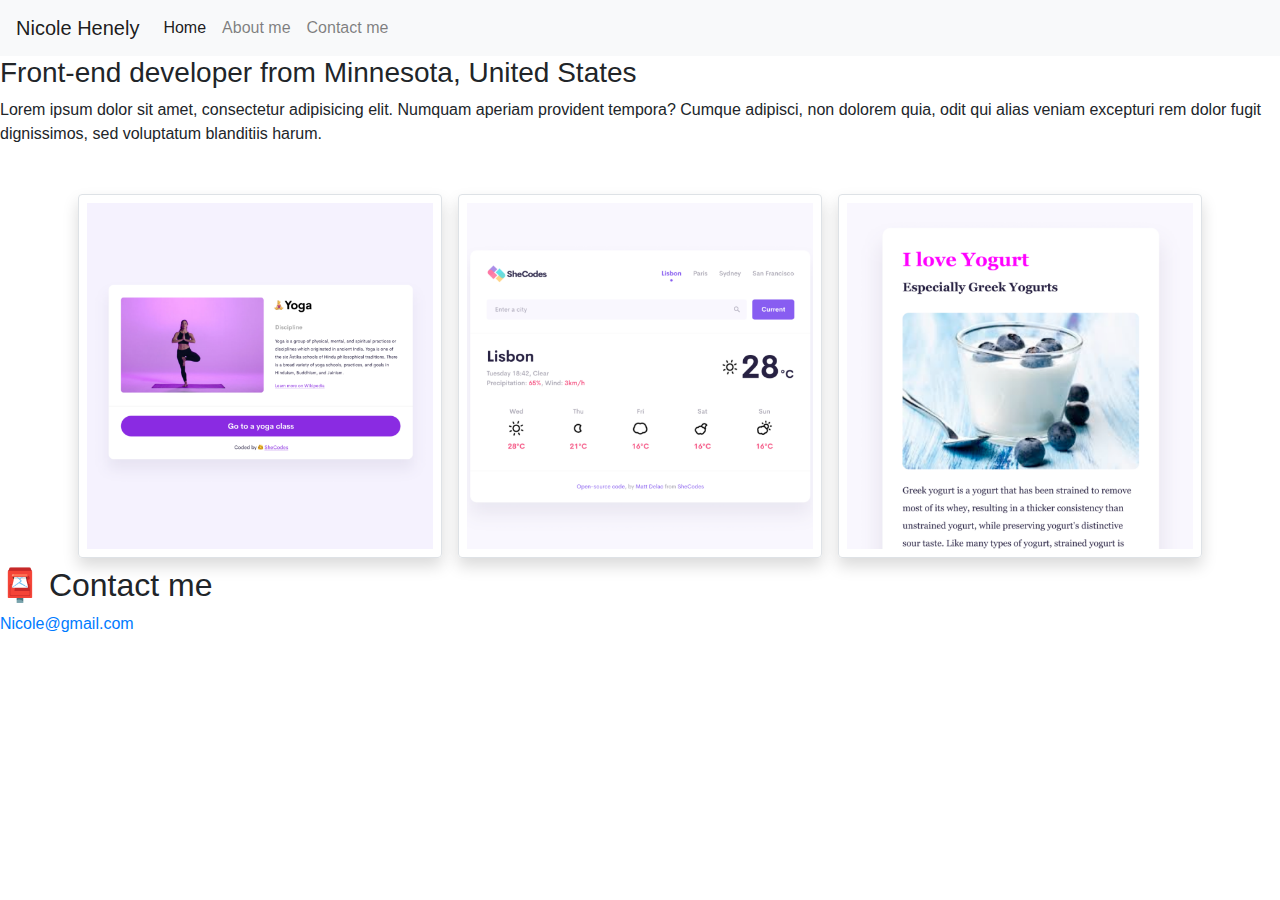
==== about.html @ acb5aebf "Added HTML and CSS" ====
<!DOCTYPE html>
<html lang="en">
  <head>
    <meta charset="UTF-8" />
    <meta http-equiv="X-UA-Compatible" content="IE=edge" />
    <meta name="viewport" content="width=device-width, initial-scale=1.0" />
    <link rel="stylesheet" href="style.css" />
    <link
      rel="stylesheet"
      href="https://cdn.jsdelivr.net/npm/bootstrap@4.3.1/dist/css/bootstrap.min.css"
      integrity="sha384-ggOyR0iXCbMQv3Xipma34MD+dH/1fQ784/j6cY/iJTQUOhcWr7x9JvoRxT2MZw1T"
      crossorigin="anonymous"
    />
    
    <title>About Nicole Henely | Front-end Developer</title>
  </head>
  <body>
    <nav class="navbar navbar-expand-lg fixed-top navbar-light bg-light">
      <a class="navbar-brand" href="#">Nicole Henely</a>
      <button
        class="navbar-toggler"
        type="button"
        data-toggle="collapse"
        data-target="#navbarSupportedContent"
        aria-controls="navbarSupportedContent"
        aria-expanded="false"
        aria-label="Toggle navigation"
      >
        <span class="navbar-toggler-icon"></span>
      </button>

      <div class="collapse navbar-collapse" id="navbarSupportedContent">
        <ul class="navbar-nav mr-auto">
          <li class="nav-item active">
            <a class="nav-link" href="index.html"
              >Home <span class="sr-only">(current)</span></a
            >
          </li>
          <li class="nav-item">
            <a class="nav-link" href="about.html" title="about">About me</a>
          </li>
          <li class="nav-item">
            <a class="nav-link" href="about.html#contact" title="contact">Contact me</a>
          </li>
        </ul>
      </div>
    </nav>
    <h1>About me</h1>
    <h3>Front-end developer from Minnesota, United States</h3>
    <div class="about-paragraphs">
      <p>
        Lorem ipsum dolor sit amet, consectetur adipisicing elit. Numquam
        aperiam provident tempora? Cumque adipisci, non dolorem quia, odit qui
        alias veniam excepturi rem dolor fugit dignissimos, sed voluptatum
        blanditiis harum.
      </p>
    </div>
  </br>
    <div class="container d-flex">
   <div class="row">
            <div class="col-sm m-2 p-2 border rounded shadow"><img src="images/yoga.png" class="img-fluid" alt="image of woman doing yoga"></div>
            <div class="col-sm m-2 p-2 border rounded shadow"><img src="images/weather.png" class="img-fluid" alt="image of weather app"></div>
            <div class="col-sm m-2 p-2 border rounded shadow"><img src="images/yogurt.png" class="img-fluid" alt="image of yogurt"></div>
      </div>
    </div>
    <div id="contact">
      <h2 class="contact-h2">📮 Contact me</h2>
      <a href="mailto:[email]" class="email-link"> Nicole@gmail.com </a>
    </div>
    <script
      src="https://code.jquery.com/jquery-3.3.1.slim.min.js"
      integrity="sha384-q8i/X+965DzO0rT7abK41JStQIAqVgRVzpbzo5smXKp4YfRvH+8abtTE1Pi6jizo"
      crossorigin="anonymous"
    ></script>
    <script
      src="https://cdn.jsdelivr.net/npm/popper.js@1.14.7/dist/umd/popper.min.js"
      integrity="sha384-UO2eT0CpHqdSJQ6hJty5KVphtPhzWj9WO1clHTMGa3JDZwrnQq4sF86dIHNDz0W1"
      crossorigin="anonymous"
    ></script>
    <script
      src="https://cdn.jsdelivr.net/npm/bootstrap@4.3.1/dist/js/bootstrap.min.js"
      integrity="sha384-JjSmVgyd0p3pXB1rRibZUAYoIIy6OrQ6VrjIEaFf/nJGzIxFDsf4x0xIM+B07jRM"
      crossorigin="anonymous"
    ></script>
  </body>
</html>
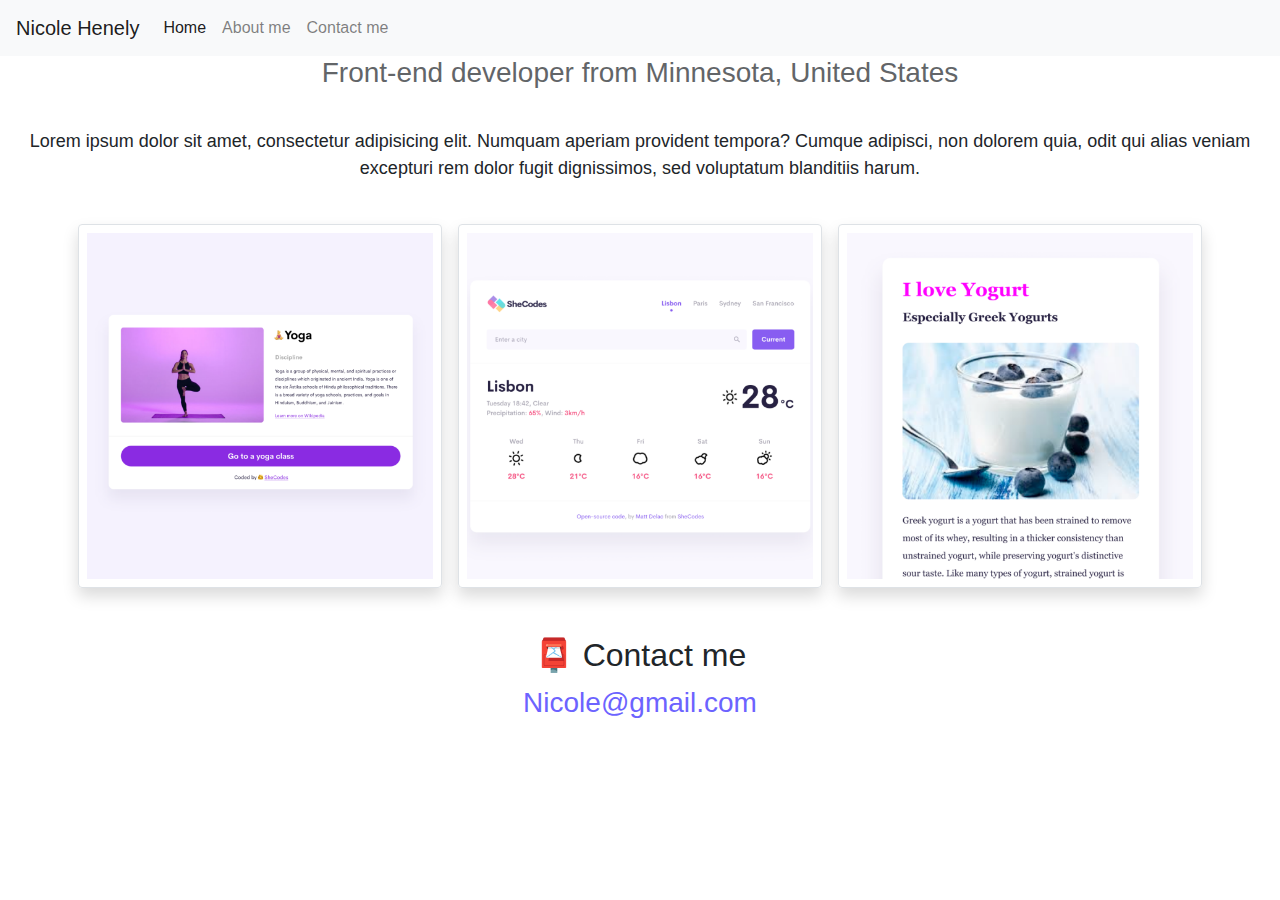
==== commit 6a0060cc: "Updated HTML" ====
--- a/about.html
+++ b/about.html
@@ -4,7 +4,7 @@
     <meta charset="UTF-8" />
     <meta http-equiv="X-UA-Compatible" content="IE=edge" />
     <meta name="viewport" content="width=device-width, initial-scale=1.0" />
-    <link rel="stylesheet" href="style.css" />
+    <link rel="stylesheet" href="src/style.css" />
     <link
       rel="stylesheet"
       href="https://cdn.jsdelivr.net/npm/bootstrap@4.3.1/dist/css/bootstrap.min.css"
--- a/src/style.css
+++ b/src/style.css
@@ -0,0 +1,106 @@
+:root {
+  --primary-color: #6c63ff;
+  --secondary-color: #f5f2fe;
+  --box-shadow: 0 5px 10px rgba(0, 0, 0, 0.3);
+}
+body {
+  margin: 80px auto;
+  max-width: 800;
+}
+
+h1,
+.greeting,
+h3 {
+  text-align: center;
+  margin: 0;
+}
+
+.contact-h2 {
+  text-align: center;
+  margin-top: 40px;
+}
+h1 {
+  font-size: 96px;
+}
+
+h2 {
+  font-size: 48px;
+}
+
+h3 {
+  font-size: 24px;
+  opacity: 0.7;
+}
+
+p {
+  border-radius: 4px;
+  font-size: 18px;
+  line-height: 1.5;
+  padding-top: 20px;
+}
+
+.navigation-links {
+  display: flex;
+  margin-top: 40px;
+  justify-content: center;
+}
+
+.navigation-links a {
+  margin: 20px;
+  border-radius: 4px;
+  padding: 20px 15px;
+  text-decoration: none;
+  text-transform: capitalize;
+}
+
+.contact-link {
+  background: var(--primary-color);
+  box-shadow: var(--box-shadow);
+  color: white;
+}
+
+.about-link {
+  color: var(--primary-color);
+  border: 1px solid var(--primary-color);
+}
+
+.homepage-link {
+  color: var(--primary-color);
+  text-align: center;
+  display: block;
+}
+
+.about-paragraphs {
+  display: flex;
+  margin: 30px 30;
+  text-align: center;
+}
+
+.about-paragraphs p {
+  margin: 10px;
+}
+
+.email-link {
+  display: flex;
+  justify-content: center;
+  color: var(--primary-color);
+  font-size: 28px;
+  text-decoration: none;
+}
+
+.email-link:hover {
+  text-decoration: underline;
+}
+
+.app-links {
+  display: flex;
+  margin-top: 10px;
+  justify-content: start;
+}
+.app-links a {
+  margin-top: 20px;
+  border-radius: 4px;
+  padding: 20px 15px;
+  text-decoration: none;
+  text-transform: capitalize;
+}
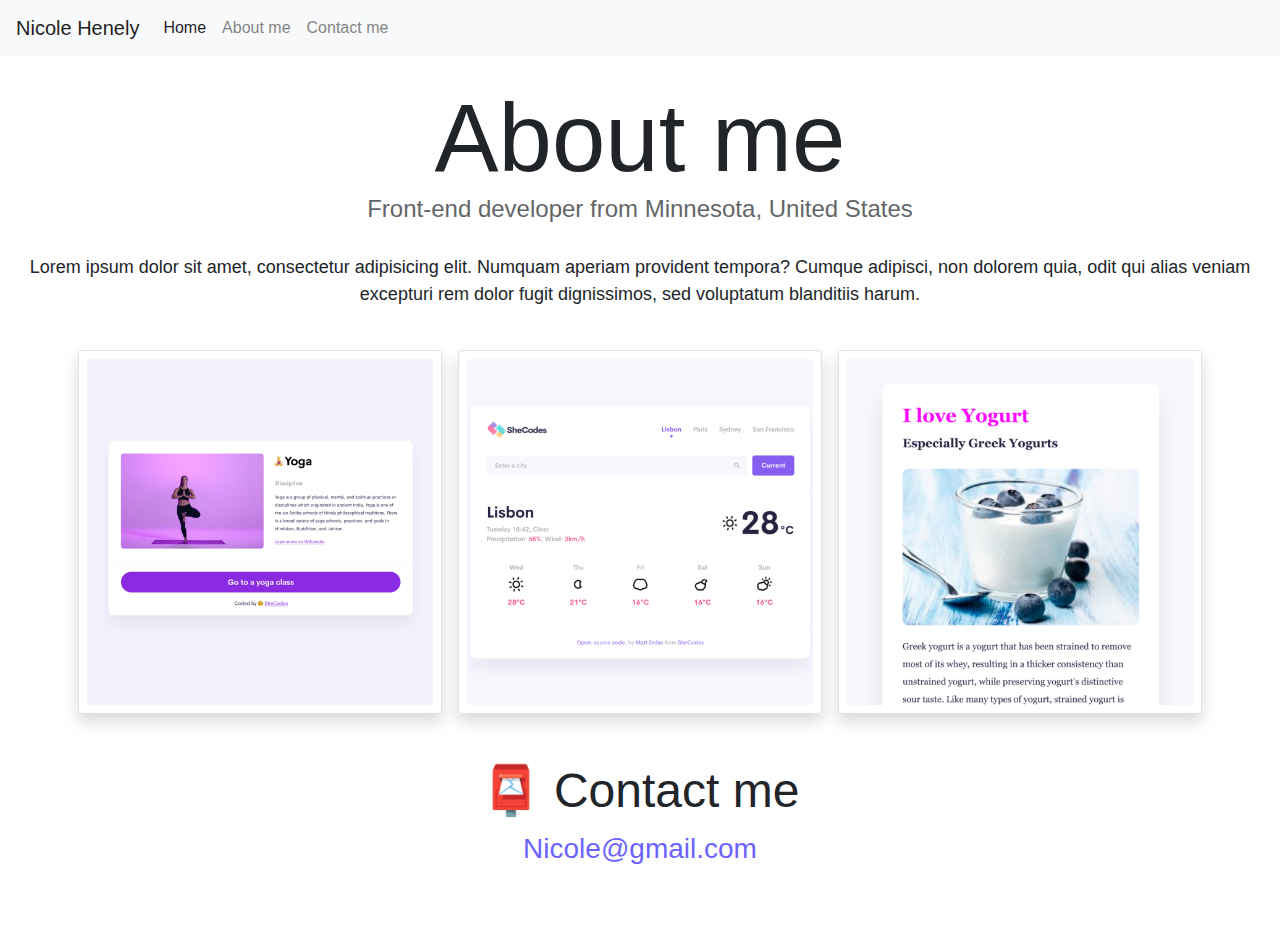
==== commit 43c7abad: "Updated CSS" ====
--- a/about.html
+++ b/about.html
@@ -4,14 +4,14 @@
     <meta charset="UTF-8" />
     <meta http-equiv="X-UA-Compatible" content="IE=edge" />
     <meta name="viewport" content="width=device-width, initial-scale=1.0" />
-    <link rel="stylesheet" href="src/style.css" />
+
     <link
       rel="stylesheet"
       href="https://cdn.jsdelivr.net/npm/bootstrap@4.3.1/dist/css/bootstrap.min.css"
       integrity="sha384-ggOyR0iXCbMQv3Xipma34MD+dH/1fQ784/j6cY/iJTQUOhcWr7x9JvoRxT2MZw1T"
       crossorigin="anonymous"
     />
-    
+        <link rel="stylesheet" href="src/style.css" />
     <title>About Nicole Henely | Front-end Developer</title>
   </head>
   <body>
